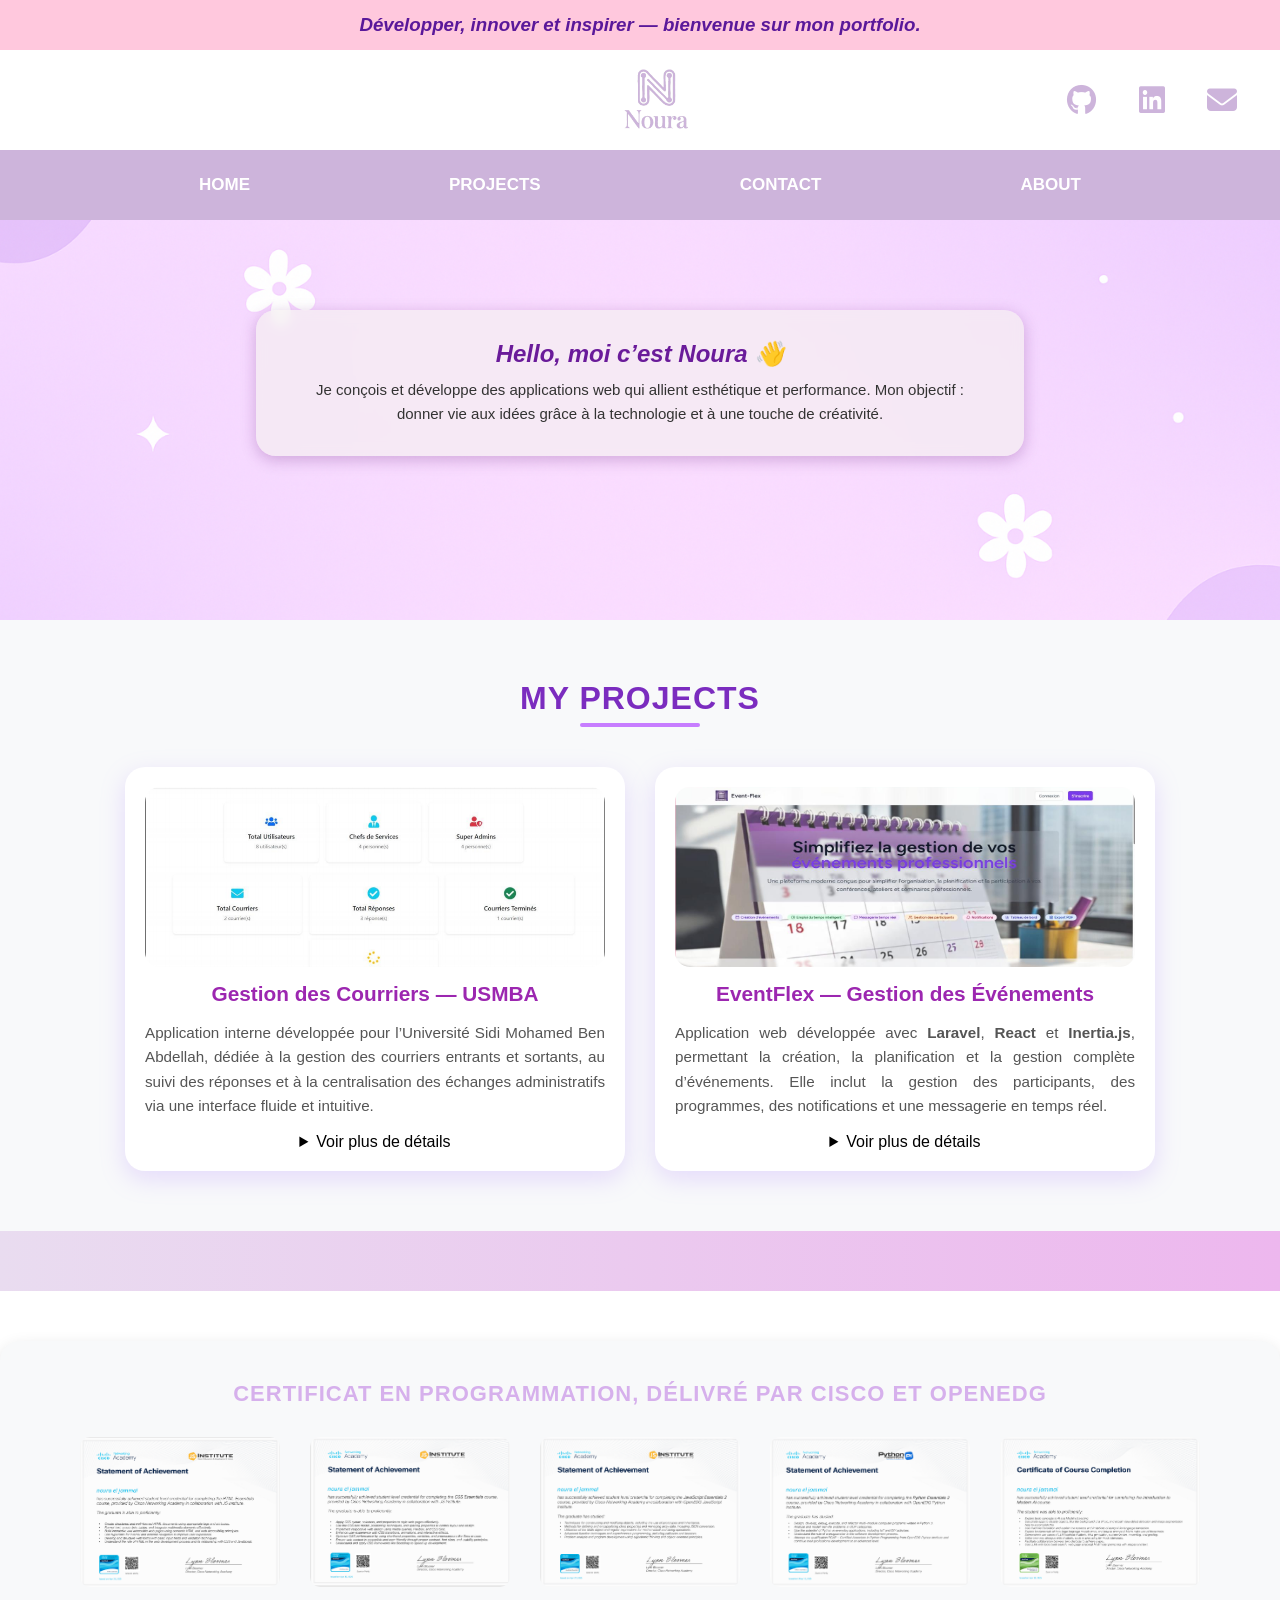
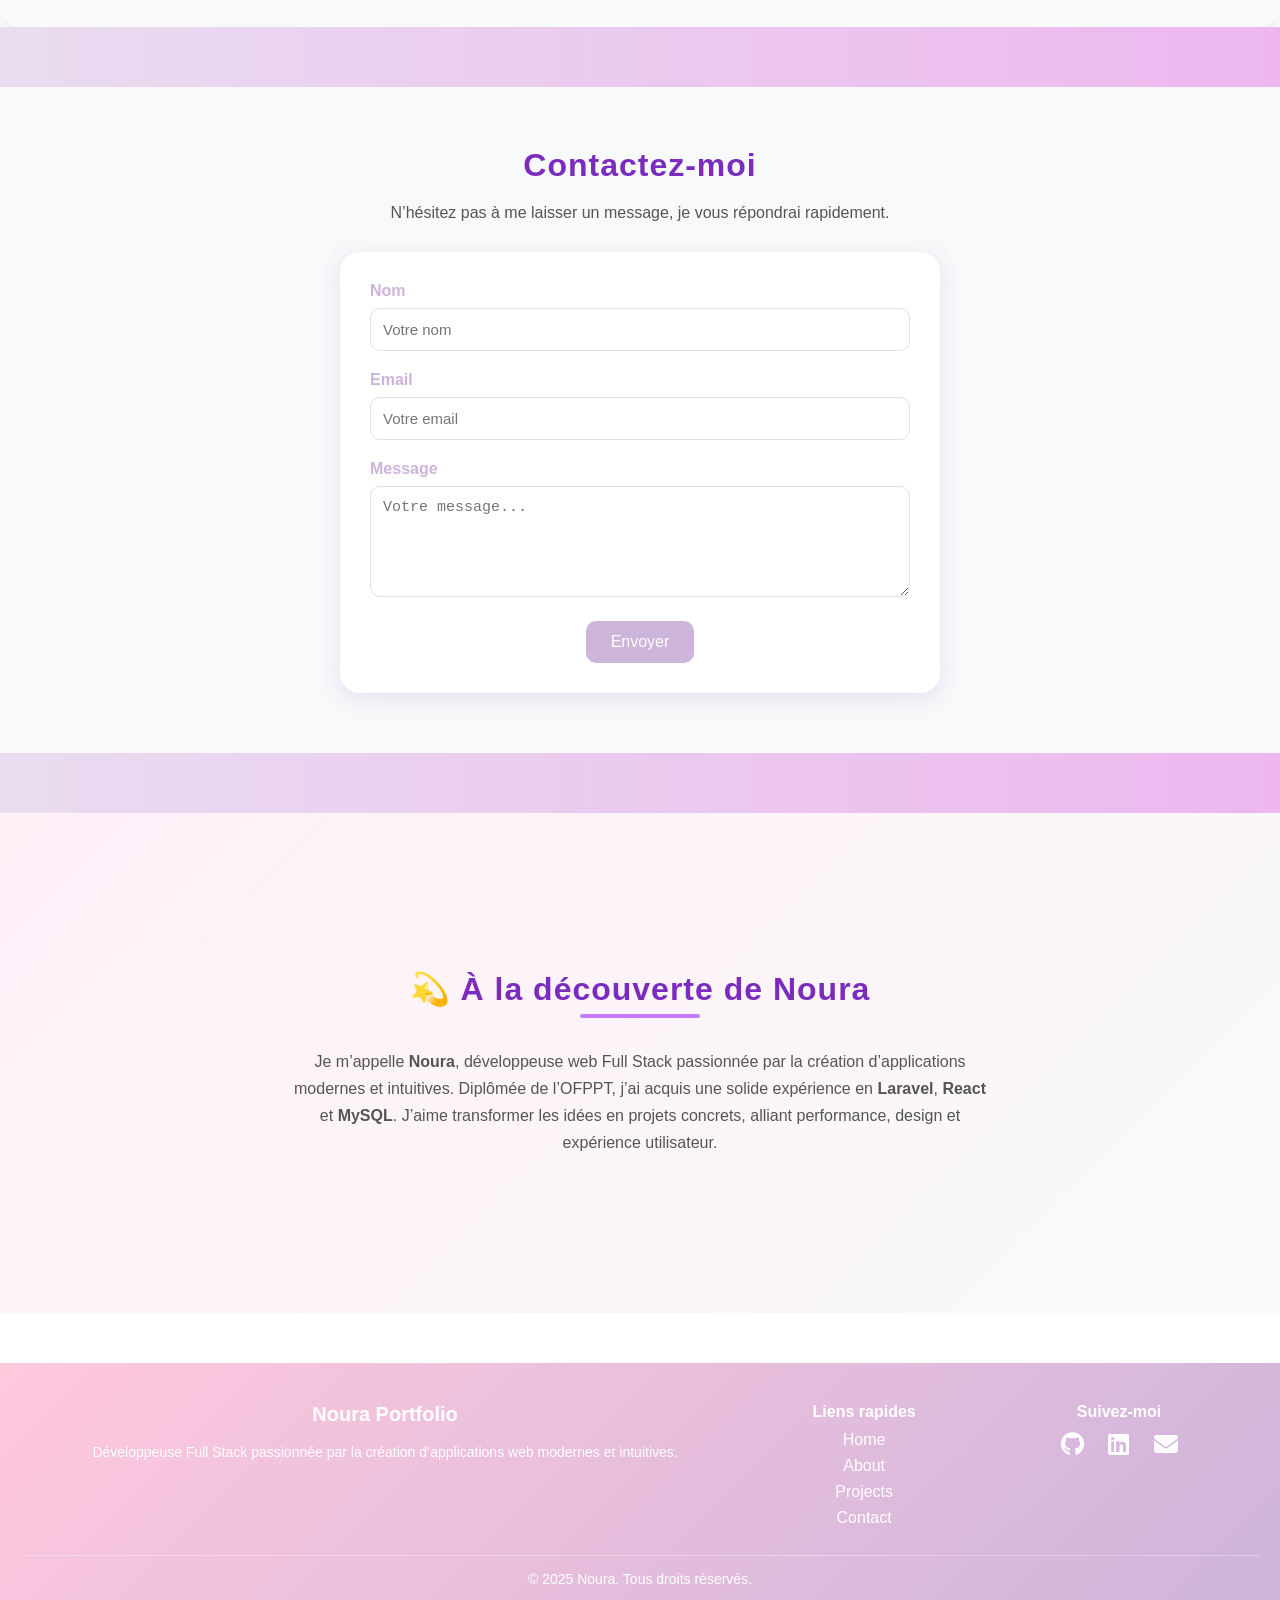
==== index.html @ a59efd3b "Rename portfolio.html to index.html" ====
<!DOCTYPE html>
<html lang="en">
<head>
    <meta charset="UTF-8">
    <meta name="viewport" content="width=device-width, initial-scale=1.0">
    <link rel="stylesheet" href="./reset.css">
    <link rel="stylesheet" href="./portfolio.css">
    <link rel="stylesheet" href="https://cdnjs.cloudflare.com/ajax/libs/font-awesome/6.5.0/css/all.min.css">
    <title>PORTFOLIO NOURA</title>
</head>
<body>
    <header class="header1">
        <h3>Développer, innover et inspirer — bienvenue sur mon portfolio.</h3>
    </header>

    <header class="header2">
        <div class="logo">
            <img src="./logonew-removebg-preview.png">
        </div>
        <div class="social-links">
            <a href="https://github.com/noura8887777" target="_blank"><i class="fab fa-github"></i></a>
            <a href="https://www.linkedin.com/in/noura-el-jammal-54762034b/" target="_blank"><i class="fab fa-linkedin"></i></a>
              <a href="mailto:nouraeljammal7@gmail.com"><i class="fas fa-envelope"></i></a>
        </div>
    </header>

    <header class="header3">
        <nav class="navbar">
             <ul>
                <li><a href="#home">Home</a></li>
                <li><a href="#projects">Projects</a></li>
                <li><a href="#contact">Contact</a></li>
                <li><a href="#about">About</a></li>
             </ul>
        </nav>
    </header>
    <section  class="home" id="home">
        <div class="mySelfInformation">
            <h4>Hello, moi c’est Noura 👋</h4>
        <p class="p">Je conçois et développe des applications web qui allient esthétique et performance.
            Mon objectif : donner vie aux idées grâce à la technologie et à une touche de créativité.
        </p>
        </div> 
    </section>
     <section class="projects" id="projects">
  <h2>MY PROJECTS</h2>
  <div class="projects-container">
    
    <article class="project-card">
      <img src="./imgSTAGE.png" class="img-project" alt="Gestion des Courriers">
      <h3>Gestion des Courriers — USMBA</h3>
      <p>
        Application interne développée pour l’Université Sidi Mohamed Ben Abdellah, 
        dédiée à la gestion des courriers entrants et sortants, au suivi des réponses 
        et à la centralisation des échanges administratifs via une interface fluide et intuitive.
      </p>
      <details>
        <summary>Voir plus de détails</summary>
        <a href="https://github.com/noura8887777/gestion-courrier" class="btn-project">Voir le projet</a>
      </details>
    </article>

    <article class="project-card">
      <img src="./imgPFE.png" class="img-project" alt="EventFlex">
      <h3>EventFlex — Gestion des Événements</h3>
      <p>
        Application web développée avec <strong>Laravel</strong>, <strong>React</strong> et <strong>Inertia.js</strong>, 
        permettant la création, la planification et la gestion complète d’événements. 
        Elle inclut la gestion des participants, des programmes, des notifications et une messagerie en temps réel.
      </p>
      <details>
        <summary>Voir plus de détails</summary>
        <a href="#" class="btn-project">Voir le projet</a>
      </details>
    </article>

  </div>
</section>
  <div class="imgcomplet"></div>
    <div class="certificate" id="home">
  <h3>CERTIFICAT EN PROGRAMMATION, DÉLIVRÉ PAR CISCO ET OPENEDG</h3>
  <div class="logos">
    <img src="./html.png" alt="HTML">
    <img src="./css.png" alt="CSS">
    <img src="./js.png" alt="JavaScript">
    <img src="./python.png" alt="Python">
    <img src="./ia.png" alt="IA">
  </div>
   </div>
    <div class="imgcomplet"></div>
    <section class="contact" id="contact">
  <h2>Contactez-moi</h2>
  <p>N’hésitez pas à me laisser un message, je vous répondrai rapidement.</p>

  <form class="contact-form" action="#" method="post">
    <div class="form-group">
      <label for="name">Nom</label>
      <input type="text" id="name" name="name" placeholder="Votre nom" required>
    </div>

    <div class="form-group">
      <label for="email">Email</label>
      <input type="email" id="email" name="email" placeholder="Votre email" required>
    </div>

    <div class="form-group">
      <label for="message">Message</label>
      <textarea id="message" name="message" rows="5" placeholder="Votre message..." required></textarea>
    </div>

    <button type="submit" class="btn-submit">Envoyer</button>
  </form>
</section>
  <div class="imgcomplet"></div>
<section class="about" id="about">
    <h2>💫 À la découverte de Noura</h2>
    <p>
        Je m’appelle <strong>Noura</strong>, développeuse web Full Stack passionnée par la création d’applications modernes et intuitives.
        Diplômée de l’OFPPT, j’ai acquis une solide expérience en <strong>Laravel</strong>, <strong>React</strong> et <strong>MySQL</strong>. 
        J’aime transformer les idées en projets concrets, alliant performance, design et expérience utilisateur.
    </p>
</section>

<footer class="footer">
  <div class="footer-container">
    <div class="footer-about">
      <h3>Noura Portfolio</h3>
      <p>Développeuse Full Stack passionnée par la création d’applications web modernes et intuitives.</p>
    </div>
    <div class="footer-links">
      <h4>Liens rapides</h4>
      <ul>
        <li><a href="#home">Home</a></li>
        <li><a href="#about">About</a></li>
        <li><a href="#projects">Projects</a></li>
        <li><a href="#contact">Contact</a></li>
      </ul>
    </div>
    <div class="footer-social">
      <h4>Suivez-moi</h4>
      <a href="https://github.com/noura8887777" target="_blank"><i class="fab fa-github"></i></a>
      <a href="https://www.linkedin.com/in/noura-el-jammal-54762034b/" target="_blank"><i class="fab fa-linkedin"></i></a>
      <a href="mailto:nouraeljammal7@gmail.com"><i class="fas fa-envelope"></i></a>
    </div>
  </div>
  <div class="footer-bottom">
    <p>&copy; 2025 Noura. Tous droits réservés.</p>
  </div>
</footer>

  
    
    

</body>
</html>
---- portfolio.css ----
/* ===== HEADER 1 ===== */
.header1 {
  background-color: #FFC8DD;
  width: 100%;
  height: 50px;
  display: flex;
  flex-direction: row;
  justify-content: center;
  align-items: center;
}

.header1 h3 {
  font-style: italic;
  color: #5a189a;
  font-weight: bold;
}

/* ===== HEADER 2 ===== */
.header2 {
  background-color: white;
  height: 100px;
  display: flex;
  justify-content: space-between;
  align-items: center;
}

.header2 .logo {
  width: 54%;
  display: flex;
  justify-content: end;
}

.header2 .logo img {
  width: 70px;
  height: 70px;
}

.header2 .social-links {
  width: 20%;
  height: 50px;
  display: flex;
  justify-content: space-evenly;
  align-items: center;
}

.header2 .social-links a i {
  font-size: 30px;
  color: #CDB4DB;
  transition: 0.3s ease;
}

.header2 .social-links a i:hover {
  color: #A2D2FF;
  transform: scale(1.2);
}

/* ===== NAVBAR ===== */
.navbar {
  width: 100%;
  height: 70px;
  background-color: #CDB4DB;
}

.navbar ul {
  height: 100%;
  display: flex;
  align-items: center;
  justify-content: space-evenly;
}

.navbar ul li a {
  color: white;
  font-size: 17px;
  text-transform: uppercase;
  font-weight: 600;
  transition: 0.3s;
}

.navbar ul li a:hover {
  color: #A2D2FF;
  border-bottom: solid 3px #A2D2FF;
}

/* ===== HOME ===== */
.home {
  background-image: url(home.png);
  background-size: cover;
  background-position: center;
  width: 100%;
  min-height: 400px;
  display: flex;
  flex-direction: column;
  align-items: center;
  justify-content: start;
  padding-top: 50px;
}

/* ===== DESCRIPTION ===== */
.mySelfInformation {
  background: rgba(244, 240, 240, 0.655);
  padding: 30px 50px;
  border-radius: 20px;
  margin-top: 40px;
  backdrop-filter: blur(6px);
  box-shadow: 0 4px 15px rgba(93, 12, 112, 0.25);
  width: 60%;
  text-align: center;
}

.mySelfInformation h4 {
  color: #6a1b9a;
  font-size: 24px;
  font-weight: bold;
  font-style: italic;
  margin-bottom: 10px;
}

.mySelfInformation .p {
  color: #333;
  font-size: 15px;
  font-weight: 500;
  line-height: 1.6;
}

/* ===== SECTION PROJET ===== */
.projects {
  width: 100%;
  background-color: #f8f9fa;
  padding: 60px 20px;
  text-align: center;
}

.projects h2 {
  font-size: 32px;
  color: #7b2cbf;
  margin-bottom: 50px;
  font-weight: bold;
  letter-spacing: 1px;
  position: relative;
}

.projects h2::after {
  content: "";
  position: absolute;
  bottom: -10px;
  left: 50%;
  transform: translateX(-50%);
  width: 120px;
  height: 4px;
  background-color: #C77DFF;
  border-radius: 2px;
}

.projects-container {
  display: flex;
  justify-content: center;
  gap: 30px;
  flex-wrap: wrap; /* permet le passage à la ligne sur mobile */
}

.project-card {
  background: #fff;
  width: 500px;
  border-radius: 20px;
  padding: 20px;
  box-shadow: 0 8px 25px rgba(173, 127, 255, 0.25);
  text-align: center;
  transition: transform 0.3s ease, box-shadow 0.3s ease;
}

.project-card:hover {
  transform: translateY(-8px);
  box-shadow: 0 12px 30px rgba(173, 127, 255, 0.45);
}

.img-project {
  width: 100%;
  height: 180px;
  object-fit: cover;
  border-radius: 15px;
  margin-bottom: 15px;
}

.project-card h3 {
  color: #9c27b0;
  margin-bottom: 15px;
  font-size: 1.3em;
}

.project-card p {
  color: #555;
  font-size: 0.95em;
  line-height: 1.6;
  margin-bottom: 15px;
  text-align: justify;
}

.btn-project {
  display: inline-block;
  padding: 10px 20px;
  background-color: #CDB4DB;
  color: white;
  border-radius: 30px;
  text-decoration: none;
  font-weight: bold;
  transition: 0.3s;
}

.btn-project:hover {
  background-color: #A2D2FF;
  color: #5a189a;
  box-shadow: 0 4px 12px rgba(162, 210, 255, 0.6);
}

/* Responsive */
@media (max-width: 768px) {
  .projects-container {
    flex-direction: column;
    align-items: center;
  }

  .project-card {
    width: 90%;
    margin-bottom: 20px;
  }
}

.certificate {
    width: 100%;
    text-align: center;
    background-color: #F8F9FA;
    padding: 40px 0;
    border-radius: 20px;
    box-shadow: 0 4px 15px rgba(0, 0, 0, 0.1);
    margin-top: 50px;
}

.certificate h3 {
    color: #d6b0ec;
    font-size: 22px;
    font-weight: bold;
    margin-bottom: 30px;
    letter-spacing: 1px;
}

.certificate .logos {
    display: flex;
    justify-content: center;
    align-items: center;
    flex-wrap: wrap;
    gap: 30px; 
}

.certificate .logos img {
    width: 200px;
    height: 150px;
    transition: transform 0.4s ease, box-shadow 0.4s ease;
    border-radius: 10px;
}

.certificate .logos img:hover {
    transform: scale(1.15);
    box-shadow: 0 4px 20px rgba(205, 180, 219, 0.7);
}

.imgcomplet{
  background: linear-gradient(to right,#e9dcf0,#edb7ee);
  width: 100%;
  min-height: 60px;
}
.contact {
    width: 100%;
    background-color: #F8F9FA;
    padding: 60px 0;
    text-align: center;
}

.contact h2 {
     font-size: 32px;
    color: #7b2cbf;
    margin-bottom: 20px;
    font-weight: bold;
    letter-spacing: 1px;
    position: relative;
    animation: fadeInUp 1s ease forwards;
}

.contact p {
    color: #555;
    font-size: 16px;
    margin-bottom: 30px;
}

.contact-form {
    width: 60%;
    max-width: 600px;
    margin: 0 auto;
    background-color: #fff;
    padding: 30px;
    border-radius: 20px;
    box-shadow: 0 5px 20px rgba(205, 180, 219, 0.4);
}

.form-group {
    margin-bottom: 20px;
    text-align: left;
}

.form-group label {
    display: block;
    color: #CDB4DB;
    font-weight: bold;
    margin-bottom: 8px;
}

.form-group input,
.form-group textarea {
    width: 100%;
    padding: 12px;
    border: 1px solid #E0E0E0;
    border-radius: 10px;
    font-size: 15px;
    outline: none;
    transition: all 0.3s ease;
}

/* Focus effet */
.form-group input:focus,
.form-group textarea:focus {
    border-color: #CDB4DB;
    box-shadow: 0 0 10px rgba(205, 180, 219, 0.4);
}

/* Bouton */
.btn-submit {
    background-color: #CDB4DB;
    color: white;
    border: none;
    padding: 12px 25px;
    border-radius: 10px;
    font-size: 16px;
    cursor: pointer;
    transition: background 0.3s ease, transform 0.3s ease;
}

.btn-submit:hover {
    background-color: #A2D2FF;
    transform: scale(1.05);
}
/* ===== SECTION ABOUT ===== */
.about {
    width: 100%;
    min-height: 500px;
    background: linear-gradient(135deg, #fff0f8, #f8f9fa);
    display: flex;
    flex-direction: column;
    align-items: center;
    justify-content: center;
    padding: 60px 20px;
    text-align: center;
    gap: 20px;
}

/* Titre de la section */
.about h2 {
    font-size: 32px;
    color: #7b2cbf;
    margin-bottom: 20px;
    font-weight: bold;
    letter-spacing: 1px;
    position: relative;
    animation: fadeInUp 1s ease forwards;
}

/* Ligne décorative sous le titre */
.about h2::after {
    content: "";
    position: absolute;
    bottom: -10px;
    left: 50%;
    transform: translateX(-50%);
    width: 120px;
    height: 4px;
    background-color: #C77DFF;
    border-radius: 2px;
}

/* Texte descriptif */
.about p {
    font-size: 16px;
    color: #555;
    max-width: 700px;
    line-height: 1.7;
    animation: fadeInUp 1.2s ease forwards;
    opacity: 0; /* départ transparent pour animation */
}

/* Animation fade + slide up */
@keyframes fadeInUp {
    from {
        opacity: 0;
        transform: translateY(30px);
    }
    to {
        opacity: 1;
        transform: translateY(0);
    }
}

/* Responsive */
@media (max-width: 768px) {
    .about h2 {
        font-size: 26px;
    }

    .about p {
        font-size: 15px;
        padding: 0 10px;
    }
}
.footer {
  width: 100%;
  background: linear-gradient(135deg, #FFC8DD, #CDB4DB);
  color: white;
  padding: 40px 20px 20px;
  text-align: center;
  margin-top: 50px;
}

.footer-container {
  display: flex;
  justify-content: space-around;
  flex-wrap: wrap;
  gap: 30px;
  max-width: 1200px;
  margin: 0 auto;
}

.footer-about h3 {
  font-size: 20px;
  margin-bottom: 15px;
}

.footer-about p {
  font-size: 14px;
  line-height: 1.6;
}

.footer-links h4,
.footer-social h4 {
  margin-bottom: 10px;
  font-size: 16px;
  font-weight: bold;
}

.footer-links ul {
  list-style: none;
  padding: 0;
}

.footer-links ul li {
  margin-bottom: 8px;
}

.footer-links ul li a {
  color: white;
  text-decoration: none;
  transition: 0.3s;
}

.footer-links ul li a:hover {
  color: #A2D2FF;
}

.footer-social a {
  color: white;
  font-size: 24px;
  margin: 0 10px;
  transition: 0.3s;
}

.footer-social a:hover {
  color: #A2D2FF;
  transform: scale(1.2);
}

.footer-bottom {
  margin-top: 20px;
  font-size: 14px;
  border-top: 1px solid rgba(255,255,255,0.3);
  padding-top: 15px;
}
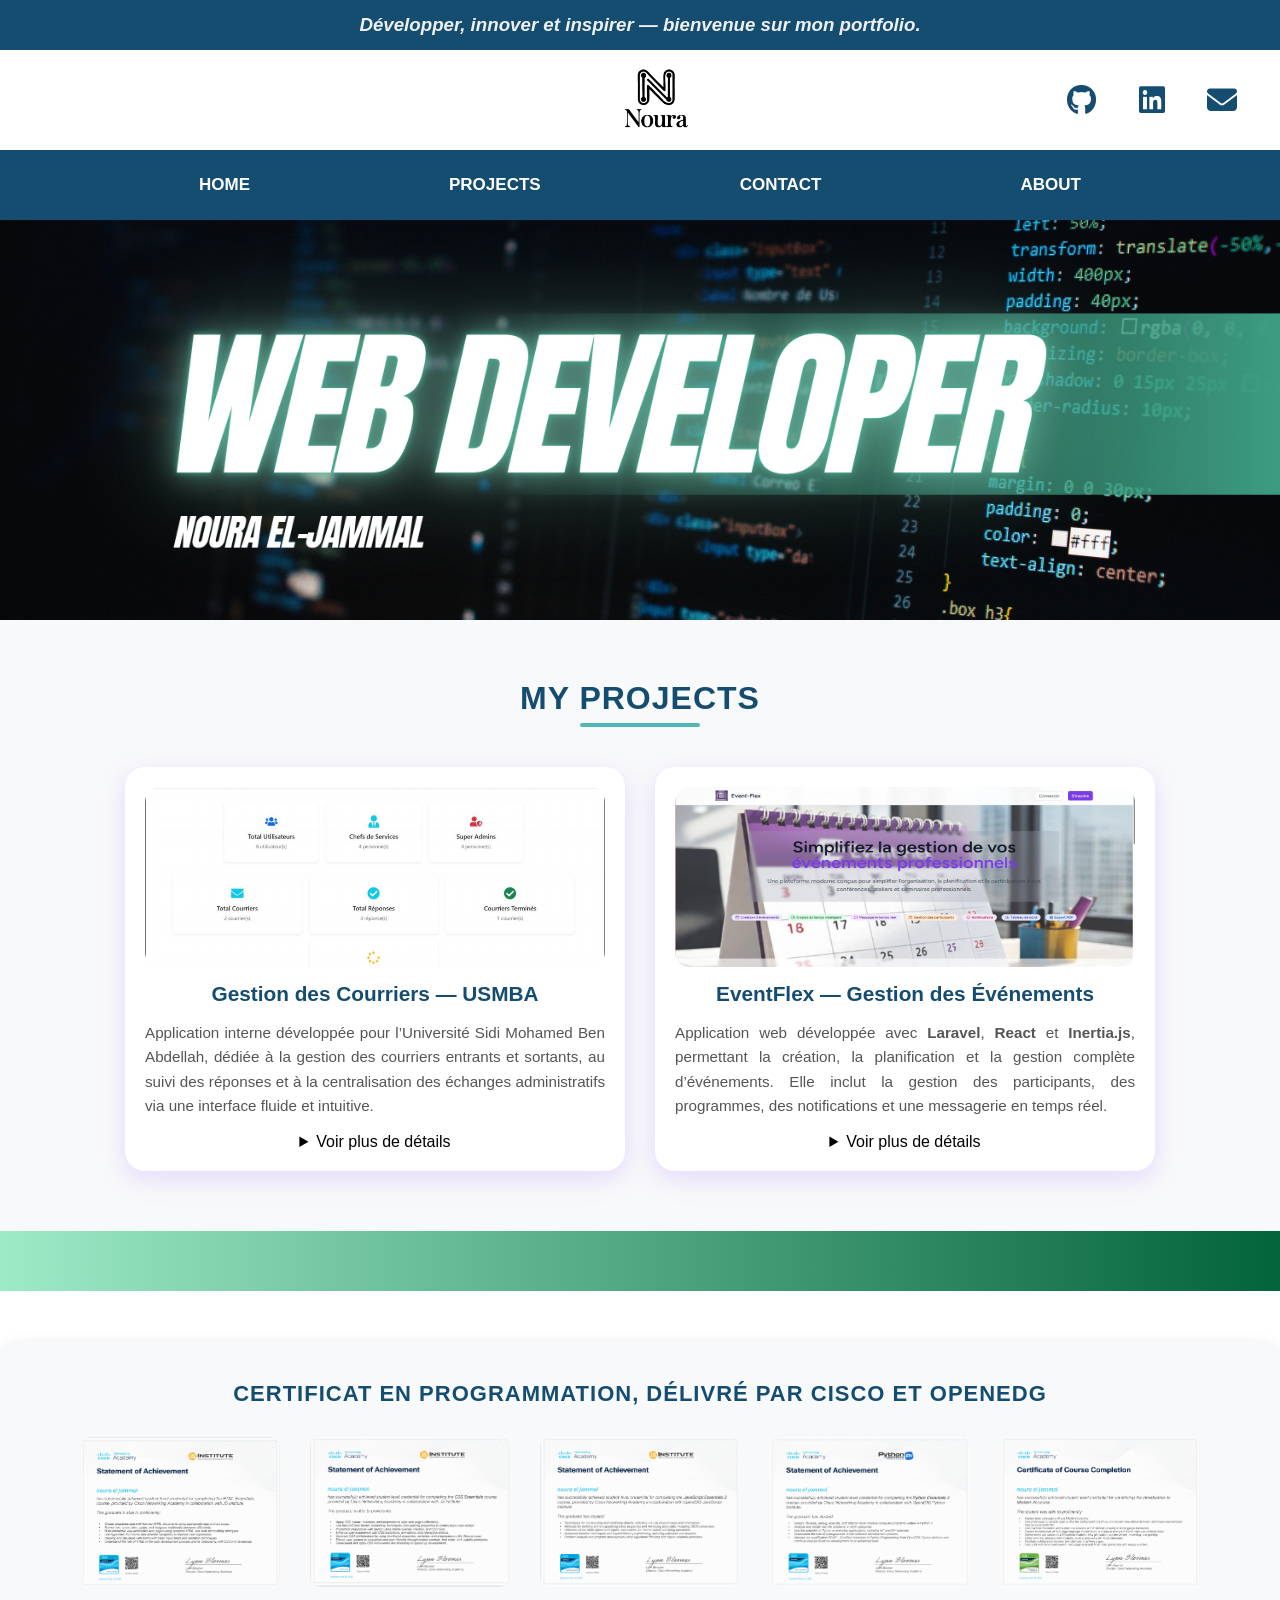
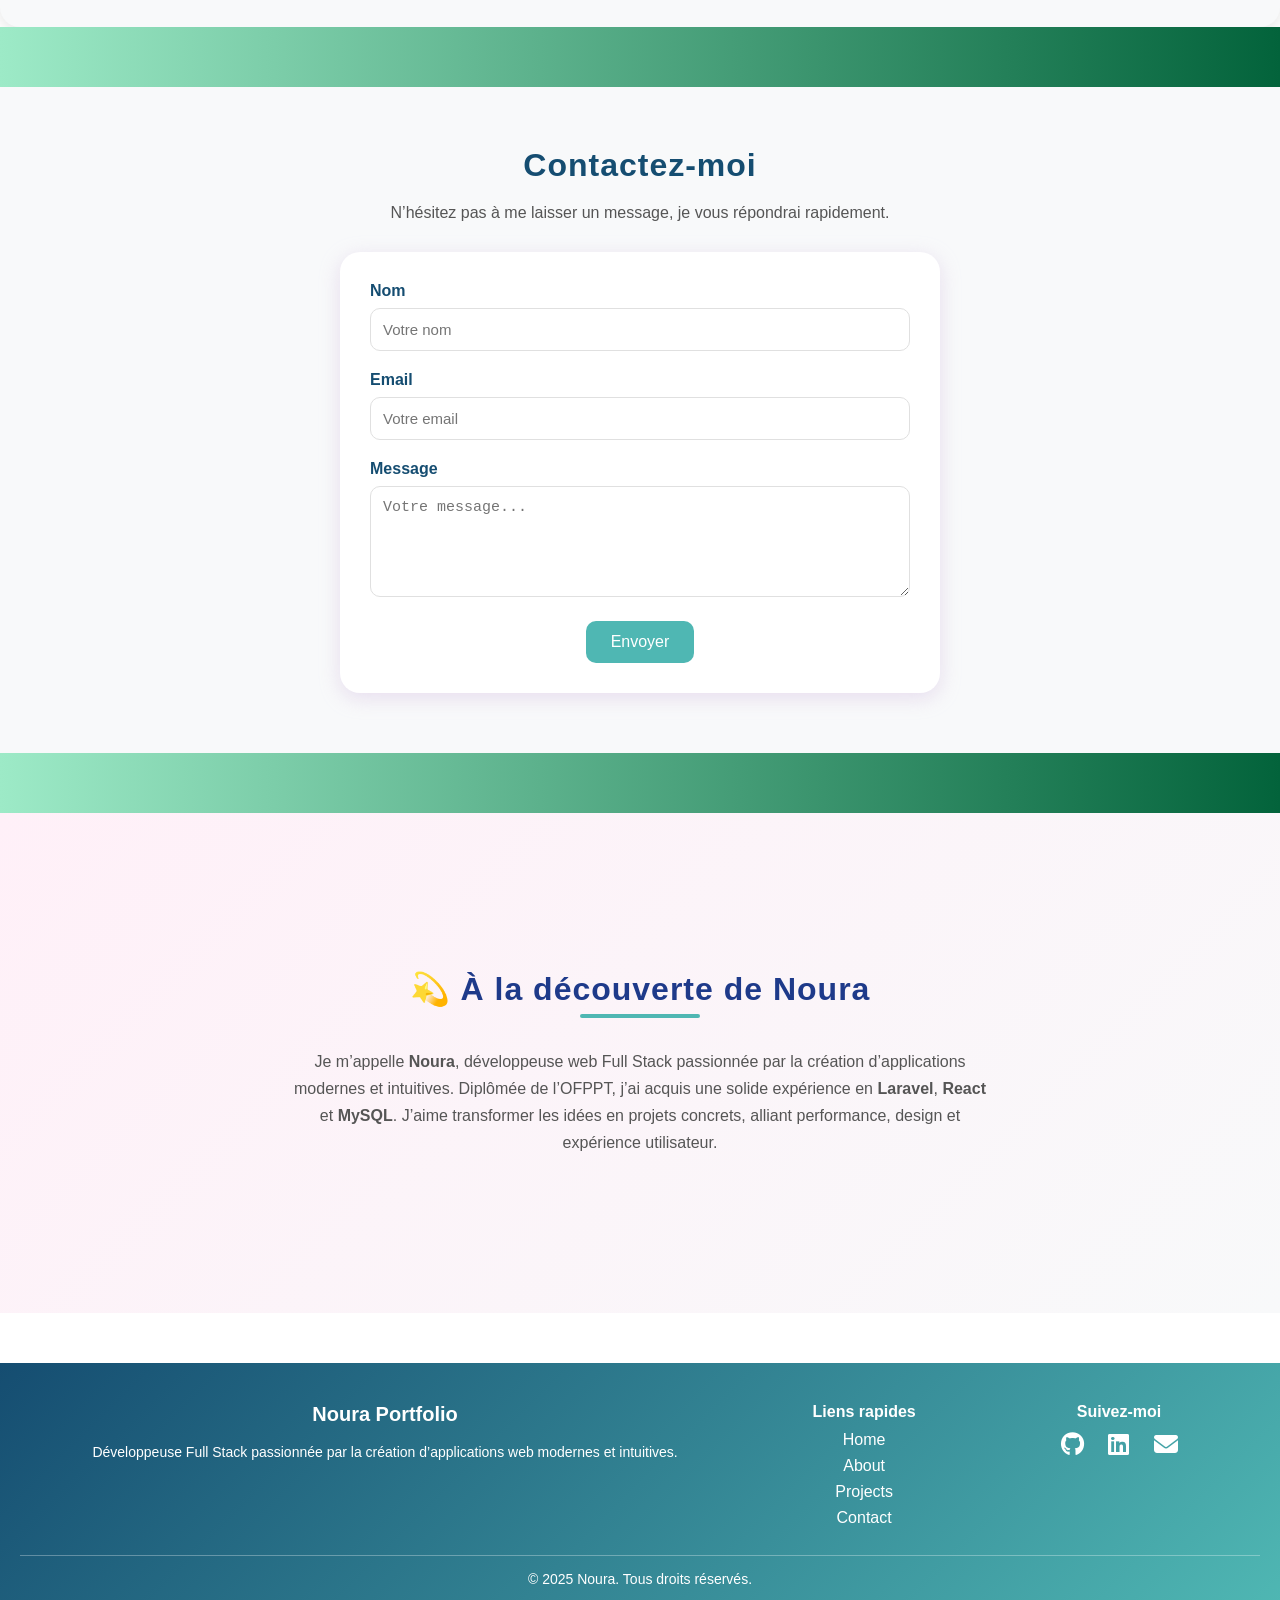
==== commit 4bd05e9c: "second commit" ====
--- a/index.html
+++ b/index.html
@@ -15,7 +15,7 @@
 
     <header class="header2">
         <div class="logo">
-            <img src="./logonew-removebg-preview.png">
+            <img src="./logo.jpg">
         </div>
         <div class="social-links">
             <a href="https://github.com/noura8887777" target="_blank"><i class="fab fa-github"></i></a>
@@ -35,12 +35,12 @@
         </nav>
     </header>
     <section  class="home" id="home">
-        <div class="mySelfInformation">
+        <!-- <div class="mySelfInformation">
             <h4>Hello, moi c’est Noura 👋</h4>
         <p class="p">Je conçois et développe des applications web qui allient esthétique et performance.
             Mon objectif : donner vie aux idées grâce à la technologie et à une touche de créativité.
         </p>
-        </div> 
+        </div>  -->
     </section>
      <section class="projects" id="projects">
   <h2>MY PROJECTS</h2>
--- a/portfolio.css
+++ b/portfolio.css
@@ -1,6 +1,6 @@
 /* ===== HEADER 1 ===== */
 .header1 {
-  background-color: #FFC8DD;
+  background-color: #154D71;
   width: 100%;
   height: 50px;
   display: flex;
@@ -11,7 +11,7 @@
 
 .header1 h3 {
   font-style: italic;
-  color: #5a189a;
+  color: #eff1f1;
   font-weight: bold;
 }
 
@@ -45,12 +45,12 @@
 
 .header2 .social-links a i {
   font-size: 30px;
-  color: #CDB4DB;
+  color: #154D71;
   transition: 0.3s ease;
 }
 
 .header2 .social-links a i:hover {
-  color: #A2D2FF;
+  color: #4FB7B3;
   transform: scale(1.2);
 }
 
@@ -58,7 +58,7 @@
 .navbar {
   width: 100%;
   height: 70px;
-  background-color: #CDB4DB;
+  background-color: #154D71;
 }
 
 .navbar ul {
@@ -77,13 +77,13 @@
 }
 
 .navbar ul li a:hover {
-  color: #A2D2FF;
-  border-bottom: solid 3px #A2D2FF;
+  color: #4FB7B3;
+  border-bottom: solid 3px #4FB7B3;
 }
 
 /* ===== HOME ===== */
 .home {
-  background-image: url(home.png);
+  background-image: url(home.jpg);
   background-size: cover;
   background-position: center;
   width: 100%;
@@ -132,7 +132,7 @@
 
 .projects h2 {
   font-size: 32px;
-  color: #7b2cbf;
+  color: #154D71;
   margin-bottom: 50px;
   font-weight: bold;
   letter-spacing: 1px;
@@ -147,7 +147,7 @@
   transform: translateX(-50%);
   width: 120px;
   height: 4px;
-  background-color: #C77DFF;
+  background-color: #4FB7B3;
   border-radius: 2px;
 }
 
@@ -182,7 +182,7 @@
 }
 
 .project-card h3 {
-  color: #9c27b0;
+  color: #154D71;
   margin-bottom: 15px;
   font-size: 1.3em;
 }
@@ -198,7 +198,7 @@
 .btn-project {
   display: inline-block;
   padding: 10px 20px;
-  background-color: #CDB4DB;
+  background-color: #154D71;
   color: white;
   border-radius: 30px;
   text-decoration: none;
@@ -207,9 +207,8 @@
 }
 
 .btn-project:hover {
-  background-color: #A2D2FF;
-  color: #5a189a;
-  box-shadow: 0 4px 12px rgba(162, 210, 255, 0.6);
+  background-color: #4FB7B3;
+  color: #e1e6e6;
 }
 
 /* Responsive */
@@ -236,7 +235,7 @@
 }
 
 .certificate h3 {
-    color: #d6b0ec;
+    color: #154D71;
     font-size: 22px;
     font-weight: bold;
     margin-bottom: 30px;
@@ -260,11 +259,11 @@
 
 .certificate .logos img:hover {
     transform: scale(1.15);
-    box-shadow: 0 4px 20px rgba(205, 180, 219, 0.7);
+   
 }
 
 .imgcomplet{
-  background: linear-gradient(to right,#e9dcf0,#edb7ee);
+  background: linear-gradient(to right,#9deac7,#03633b);
   width: 100%;
   min-height: 60px;
 }
@@ -277,7 +276,7 @@
 
 .contact h2 {
      font-size: 32px;
-    color: #7b2cbf;
+    color: #154D71;
     margin-bottom: 20px;
     font-weight: bold;
     letter-spacing: 1px;
@@ -308,7 +307,7 @@
 
 .form-group label {
     display: block;
-    color: #CDB4DB;
+    color: #154D71;
     font-weight: bold;
     margin-bottom: 8px;
 }
@@ -333,7 +332,7 @@
 
 /* Bouton */
 .btn-submit {
-    background-color: #CDB4DB;
+    background-color: #4FB7B3;
     color: white;
     border: none;
     padding: 12px 25px;
@@ -364,7 +363,7 @@
 /* Titre de la section */
 .about h2 {
     font-size: 32px;
-    color: #7b2cbf;
+    color: #1E3A8A;
     margin-bottom: 20px;
     font-weight: bold;
     letter-spacing: 1px;
@@ -381,7 +380,7 @@
     transform: translateX(-50%);
     width: 120px;
     height: 4px;
-    background-color: #C77DFF;
+    background-color: #4FB7B3;
     border-radius: 2px;
 }
 
@@ -420,7 +419,7 @@
 }
 .footer {
   width: 100%;
-  background: linear-gradient(135deg, #FFC8DD, #CDB4DB);
+  background: linear-gradient(135deg, #154D71, #4FB7B3);
   color: white;
   padding: 40px 20px 20px;
   text-align: center;
